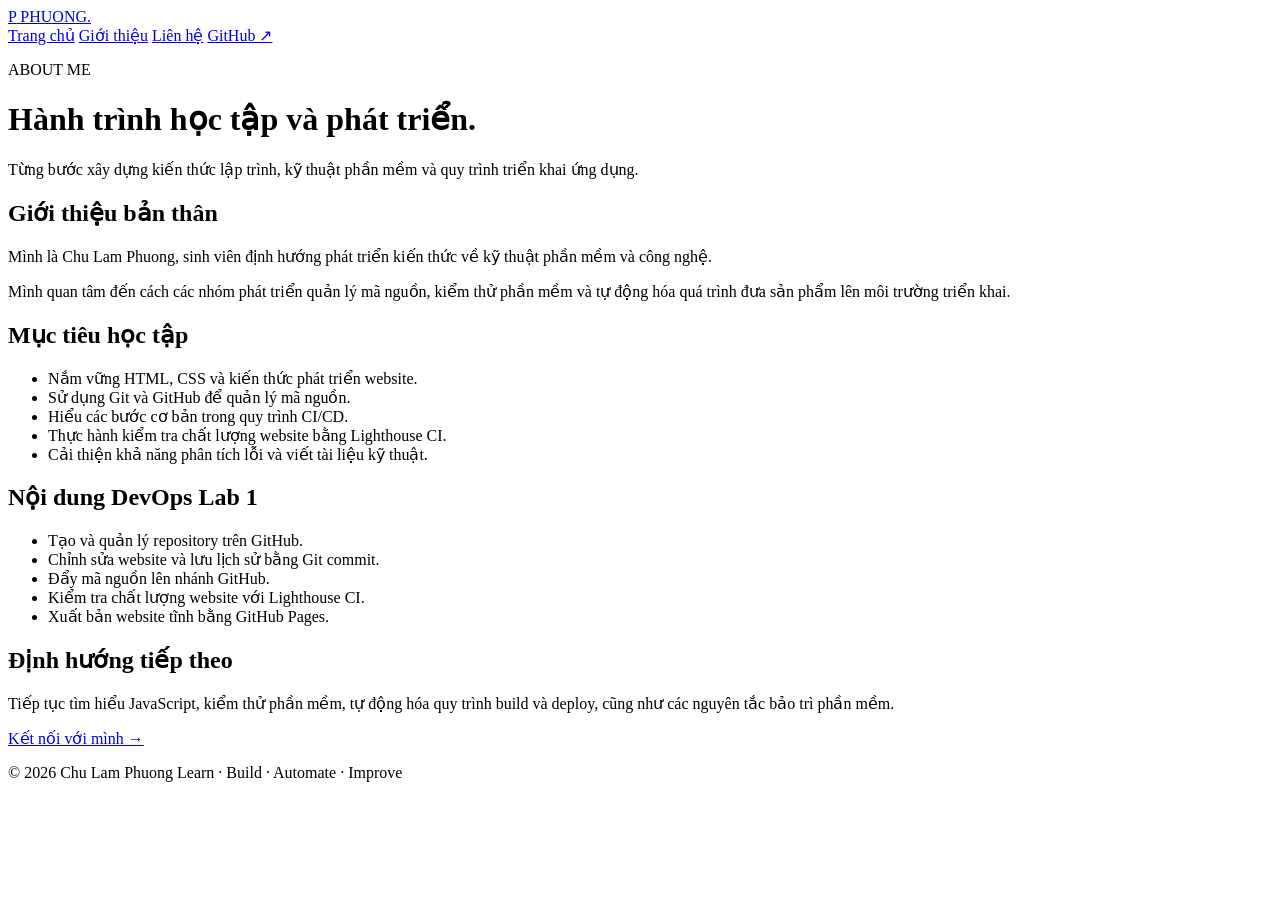
==== about.html @ 98f4c0a8 "feat: update portfolio website" ====
<!DOCTYPE html>
<html lang="vi">
<head>
  <meta charset="UTF-8">
  <meta name="viewport" content="width=device-width, initial-scale=1.0">
  <meta name="description" content="Giới thiệu Chu Lam Phuong, mục tiêu học tập Software Engineering và DevOps.">
  <title>Giới thiệu | Chu Lam Phuong</title>
  <link rel="stylesheet" href="css/style.css">
</head>
<body>
  <header class="site-header">
    <nav class="nav container" aria-label="Điều hướng chính">
      <a class="brand" href="index.html"><span class="brand-mark">P</span> PHUONG<span class="brand-dot">.</span></a>
      <div class="nav-links">
        <a href="index.html">Trang chủ</a>
        <a class="active" href="about.html" aria-current="page">Giới thiệu</a>
        <a href="contact.html">Liên hệ</a>
        <a class="nav-cta" href="https://github.com/chulamphuong" target="_blank" rel="noopener noreferrer">GitHub ↗</a>
      </div>
    </nav>
  </header>

  <main class="container page-main">
    <div class="page-heading">
      <p class="eyebrow">ABOUT ME</p>
      <h1>Hành trình học tập <span class="gradient-text">và phát triển.</span></h1>
      <p>Từng bước xây dựng kiến thức lập trình, kỹ thuật phần mềm và quy trình triển khai ứng dụng.</p>
    </div>

    <div class="content-grid">
      <section class="content-panel">
        <h2>Giới thiệu bản thân</h2>
        <p>Mình là Chu Lam Phuong, sinh viên định hướng phát triển kiến thức về kỹ thuật phần mềm và công nghệ.</p>
        <p>Mình quan tâm đến cách các nhóm phát triển quản lý mã nguồn, kiểm thử phần mềm và tự động hóa quá trình đưa sản phẩm lên môi trường triển khai.</p>
      </section>

      <section class="content-panel">
        <h2>Mục tiêu học tập</h2>
        <ul>
          <li>Nắm vững HTML, CSS và kiến thức phát triển website.</li>
          <li>Sử dụng Git và GitHub để quản lý mã nguồn.</li>
          <li>Hiểu các bước cơ bản trong quy trình CI/CD.</li>
          <li>Thực hành kiểm tra chất lượng website bằng Lighthouse CI.</li>
          <li>Cải thiện khả năng phân tích lỗi và viết tài liệu kỹ thuật.</li>
        </ul>
      </section>

      <section class="content-panel">
        <h2>Nội dung DevOps Lab 1</h2>
        <ul>
          <li>Tạo và quản lý repository trên GitHub.</li>
          <li>Chỉnh sửa website và lưu lịch sử bằng Git commit.</li>
          <li>Đẩy mã nguồn lên nhánh GitHub.</li>
          <li>Kiểm tra chất lượng website với Lighthouse CI.</li>
          <li>Xuất bản website tĩnh bằng GitHub Pages.</li>
        </ul>
      </section>

      <section class="content-panel">
        <h2>Định hướng tiếp theo</h2>
        <p>Tiếp tục tìm hiểu JavaScript, kiểm thử phần mềm, tự động hóa quy trình build và deploy, cũng như các nguyên tắc bảo trì phần mềm.</p>
        <p><a class="text-link" href="contact.html">Kết nối với mình →</a></p>
      </section>
    </div>
  </main>

  <footer class="site-footer">
    <div class="container footer-inner">
      <span>© <span id="year"></span> Chu Lam Phuong</span>
      <span>Learn · Build · Automate · Improve</span>
    </div>
  </footer>
  <script>document.getElementById("year").textContent = new Date().getFullYear();</script>
</body>
</html>
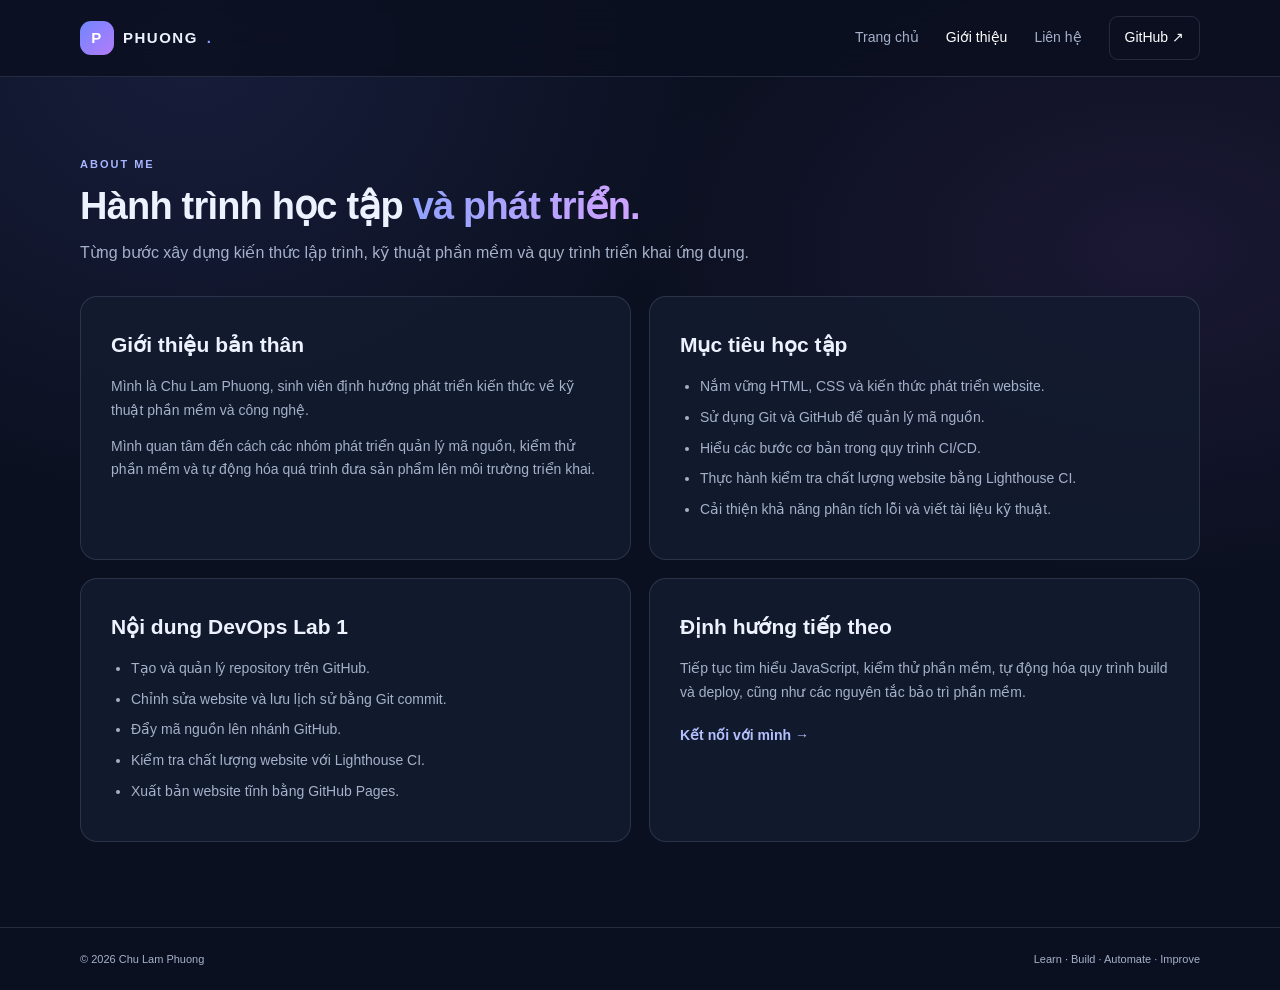
==== commit f87eb9bc: "feat: add portfolio stylesheet" ====
--- a/about.html
+++ b/about.html
@@ -6,7 +6,7 @@
   <meta name="viewport" content="width=device-width, initial-scale=1.0">
   <meta name="description" content="Giới thiệu Chu Lam Phuong, mục tiêu học tập Software Engineering và DevOps.">
   <title>Giới thiệu | Chu Lam Phuong</title>
-  <link rel="stylesheet" href="css/style.css">
+  <link rel="stylesheet" href="cssstyle.css">
 </head>
 <body>
   <header class="site-header">
--- a/cssstyle.css
+++ b/cssstyle.css
@@ -0,0 +1,157 @@
+
+:root {
+  color-scheme: dark;
+  --bg: #0b1020;
+  --panel: #121a2e;
+  --panel-light: #17223a;
+  --text: #edf2ff;
+  --muted: #a5b1ca;
+  --accent: #8b9cff;
+  --purple: #c29aff;
+  --border: rgba(174, 190, 230, .16);
+}
+
+* { margin: 0; padding: 0; box-sizing: border-box; }
+
+html { scroll-behavior: smooth; }
+
+body {
+  min-height: 100vh;
+  background:
+    radial-gradient(ellipse at 15% 5%, rgba(81, 96, 190, .17), transparent 35%),
+    radial-gradient(ellipse at 90% 25%, rgba(137, 83, 190, .12), transparent 32%),
+    var(--bg);
+  color: var(--text);
+  font-family: Inter, "Segoe UI", Arial, sans-serif;
+  line-height: 1.7;
+}
+
+a { color: inherit; text-decoration: none; }
+.container { width: min(1120px, calc(100% - 40px)); margin-inline: auto; }
+
+.site-header {
+  position: sticky;
+  top: 0;
+  z-index: 10;
+  background: rgba(11, 16, 32, .86);
+  border-bottom: 1px solid var(--border);
+  backdrop-filter: blur(18px);
+}
+
+.nav { min-height: 76px; display: flex; justify-content: space-between; align-items: center; gap: 24px; }
+.brand { display: inline-flex; align-items: center; gap: 9px; font-size: 15px; font-weight: 800; letter-spacing: 1.5px; }
+.brand-mark { display: grid; place-items: center; width: 34px; height: 34px; border-radius: 11px; background: linear-gradient(135deg, #7186ff, #b37bfa); color: white; }
+.brand-dot, .gradient-text { color: var(--accent); }
+.gradient-text { background: linear-gradient(90deg, #91a3ff, #d0a3ff); background-clip: text; -webkit-background-clip: text; -webkit-text-fill-color: transparent; }
+
+.nav-links { display: flex; align-items: center; gap: 27px; color: var(--muted); font-size: 14px; }
+.nav-links a:hover, .nav-links a.active { color: white; }
+.nav-links .nav-cta { padding: 9px 15px; border: 1px solid var(--border); border-radius: 9px; color: white; }
+
+.hero { display: grid; grid-template-columns: 1.25fr .75fr; gap: 80px; align-items: center; padding-top: 86px; padding-bottom: 90px; }
+.eyebrow { color: #a7b5ff; font-size: 11px; font-weight: 800; letter-spacing: 2px; }
+.hero .eyebrow { display: flex; align-items: center; gap: 10px; }
+.status-dot { display: inline-block; width: 8px; height: 8px; border-radius: 50%; background: #56d9a1; box-shadow: 0 0 12px rgba(86, 217, 161, .5); }
+.intro-label { margin-top: 26px; color: var(--muted); }
+.hero h1 { margin: 2px 0 8px; font-size: clamp(40px, 5.3vw, 64px); line-height: 1.15; letter-spacing: -2px; }
+.hero-copy > h2 { color: #d3dbf2; font-size: 20px; font-weight: 500; }
+.hero-description { max-width: 580px; margin-top: 20px; color: var(--muted); font-size: 16px; }
+.hero-actions { display: flex; flex-wrap: wrap; gap: 12px; margin-top: 28px; }
+.button { min-height: 46px; padding: 11px 18px; display: inline-flex; align-items: center; justify-content: center; gap: 12px; border-radius: 10px; font-size: 14px; font-weight: 700; transition: transform .2s, border-color .2s; }
+.button:hover { transform: translateY(-2px); }
+.button-primary { color: #10152a; background: linear-gradient(100deg, #9aabff, #d0a5ff); }
+.button-secondary { border: 1px solid var(--border); background: rgba(255,255,255,.025); }
+.quick-stats { display: flex; gap: 35px; margin-top: 38px; }
+.quick-stats div { display: grid; gap: 1px; }
+.quick-stats strong { font-size: 15px; }
+.quick-stats span { color: var(--muted); font-size: 12px; }
+
+.profile-card, .pipeline-card { padding: 26px; background: linear-gradient(145deg, rgba(24, 34, 57, .96), rgba(15, 22, 40, .96)); border: 1px solid var(--border); border-radius: 20px; box-shadow: 0 25px 70px rgba(0,0,0,.2); }
+.card-topline { display: flex; justify-content: space-between; color: var(--muted); font-size: 10px; font-weight: 800; letter-spacing: 1.5px; }
+.live-label { color: #71e1b3; letter-spacing: .5px; }
+.avatar-frame { width: 142px; height: 142px; padding: 5px; margin: 27px auto 15px; border-radius: 50%; background: linear-gradient(135deg, #91a3ff, #c49bff); }
+.avatar-frame img { display: block; width: 100%; height: 100%; border-radius: 50%; object-fit: cover; background: var(--panel-light); }
+.profile-name { text-align: center; font-size: 21px; }
+.profile-role { margin-top: 3px; color: var(--muted); font-size: 12px; text-align: center; }
+.profile-divider { height: 1px; margin: 21px 0; background: var(--border); }
+.profile-detail { display: flex; gap: 12px; align-items: center; margin: 12px 0; color: #d6def2; font-size: 13px; }
+.profile-detail > span:first-child { display: grid; place-items: center; width: 27px; height: 27px; border-radius: 8px; color: #b6c1ff; background: rgba(143, 160, 255, .12); }
+.profile-footer { margin-top: 22px; padding-top: 14px; border-top: 1px solid var(--border); color: var(--muted); text-align: center; font-size: 11px; }
+
+.section { padding-top: 38px; padding-bottom: 86px; }
+.section-heading { max-width: 650px; margin-bottom: 28px; }
+.section-heading h2, .project-layout h2, .page-heading h1 { margin: 9px 0; font-size: clamp(28px, 4vw, 38px); line-height: 1.25; letter-spacing: -.8px; }
+.section-heading > p:last-child, .project-description { color: var(--muted); font-size: 14px; }
+.tech-grid { display: grid; grid-template-columns: repeat(4, 1fr); gap: 16px; }
+.tech-card { padding: 23px; border: 1px solid var(--border); border-radius: 15px; background: rgba(19, 28, 48, .76); transition: transform .2s, border-color .2s; }
+.tech-card:hover { transform: translateY(-4px); border-color: rgba(150, 164, 255, .5); }
+.tech-icon { display: grid; place-items: center; width: 40px; height: 40px; margin-bottom: 17px; border-radius: 12px; font-size: 19px; font-weight: 800; }
+.orange { background: rgba(255, 155, 96, .14); color: #ffb184; }
+.blue { background: rgba(111, 175, 255, .14); color: #88baff; }
+.purple { background: rgba(192, 151, 255, .14); color: #c6a2ff; }
+.green { background: rgba(87, 220, 165, .14); color: #76e6b6; }
+.tech-card h3 { font-size: 16px; }
+.tech-card p { min-height: 66px; margin: 8px 0 14px; color: var(--muted); font-size: 12px; }
+.tag { display: inline-block; padding: 4px 9px; border: 1px solid var(--border); border-radius: 6px; color: #c4cfff; font-size: 10px; }
+
+.project-section { padding: 70px 0; border-block: 1px solid var(--border); background: rgba(17, 24, 42, .55); }
+.project-layout { display: grid; grid-template-columns: 1fr 1fr; gap: 70px; align-items: center; }
+.project-description { max-width: 480px; margin: 18px 0; line-height: 1.9; }
+.text-link { display: inline-block; margin-top: 8px; color: #b4c0ff; font-size: 14px; font-weight: 700; }
+.text-link:hover { color: white; }
+.pipeline-title { margin-bottom: 20px; color: var(--muted); font-size: 10px; font-weight: 800; letter-spacing: 1.5px; }
+.pipeline-step { display: flex; align-items: center; gap: 14px; }
+.pipeline-number { display: grid; place-items: center; width: 39px; height: 39px; border: 1px solid rgba(153, 168, 255, .3); border-radius: 11px; background: rgba(133, 150, 255, .1); color: #b5c0ff; font-size: 12px; font-weight: 800; }
+.pipeline-step div { display: grid; }
+.pipeline-step strong { font-size: 13px; }
+.pipeline-step small { color: var(--muted); font-size: 11px; }
+.pipeline-arrow { margin: 3px 0 3px 12px; color: #7888d7; }
+
+.date-panel { display: flex; justify-content: space-between; align-items: center; gap: 20px; padding-top: 30px; padding-bottom: 30px; }
+.date-panel > div > span { margin-right: 9px; }
+.date-panel strong { font-size: 13px; }
+.date-panel p, .footer-note { color: var(--muted); font-size: 12px; }
+.site-footer { border-top: 1px solid var(--border); }
+.footer-inner { display: flex; justify-content: space-between; gap: 16px; padding-top: 22px; padding-bottom: 22px; color: var(--muted); font-size: 11px; }
+
+.page-main { min-height: 65vh; padding-top: 78px; padding-bottom: 85px; }
+.page-heading { max-width: 760px; margin-bottom: 30px; }
+.page-heading > p:last-child { color: var(--muted); }
+.content-panel { padding: 30px; border: 1px solid var(--border); border-radius: 17px; background: rgba(19, 28, 48, .8); }
+.content-panel h2 { margin-bottom: 12px; font-size: 21px; }
+.content-panel p, .content-panel li { color: var(--muted); font-size: 14px; }
+.content-panel p + p { margin-top: 12px; }
+.content-panel ul { padding-left: 20px; }
+.content-panel li { margin: 7px 0; }
+.content-grid { display: grid; grid-template-columns: 1fr 1fr; gap: 18px; }
+.contact-list { display: grid; gap: 13px; margin-top: 20px; }
+.contact-item { padding: 15px; border: 1px solid var(--border); border-radius: 11px; background: rgba(255,255,255,.02); }
+.contact-item strong { display: block; font-size: 13px; }
+.contact-item span, .contact-item a { color: var(--muted); font-size: 13px; overflow-wrap: anywhere; }
+.contact-item a:hover { color: white; }
+
+@media (max-width: 850px) {
+  .hero { grid-template-columns: 1fr .8fr; gap: 30px; padding-top: 60px; }
+  .tech-grid { grid-template-columns: repeat(2, 1fr); }
+  .project-layout { gap: 30px; }
+}
+@media (max-width: 620px) {
+  .container { width: min(100% - 28px, 1120px); }
+  .nav { min-height: 68px; flex-wrap: wrap; padding-top: 12px; padding-bottom: 12px; }
+  .nav-links { width: 100%; gap: 17px; flex-wrap: wrap; font-size: 12px; }
+  .nav-links .nav-cta { padding: 5px 9px; }
+  .hero { grid-template-columns: 1fr; gap: 38px; padding-top: 48px; padding-bottom: 58px; }
+  .hero h1 { font-size: 43px; letter-spacing: -1.5px; }
+  .hero-copy > h2 { font-size: 18px; }
+  .profile-card { max-width: 390px; width: 100%; margin-inline: auto; }
+  .quick-stats { gap: 23px; }
+  .section { padding-bottom: 58px; }
+  .tech-grid { gap: 10px; }
+  .tech-card { padding: 16px; }
+  .tech-card p { min-height: 84px; }
+  .project-section { padding: 48px 0; }
+  .project-layout, .content-grid { grid-template-columns: 1fr; gap: 28px; }
+  .date-panel, .footer-inner { align-items: flex-start; flex-direction: column; }
+  .page-main { padding-top: 50px; padding-bottom: 55px; }
+  .content-panel { padding: 21px; }
+}
